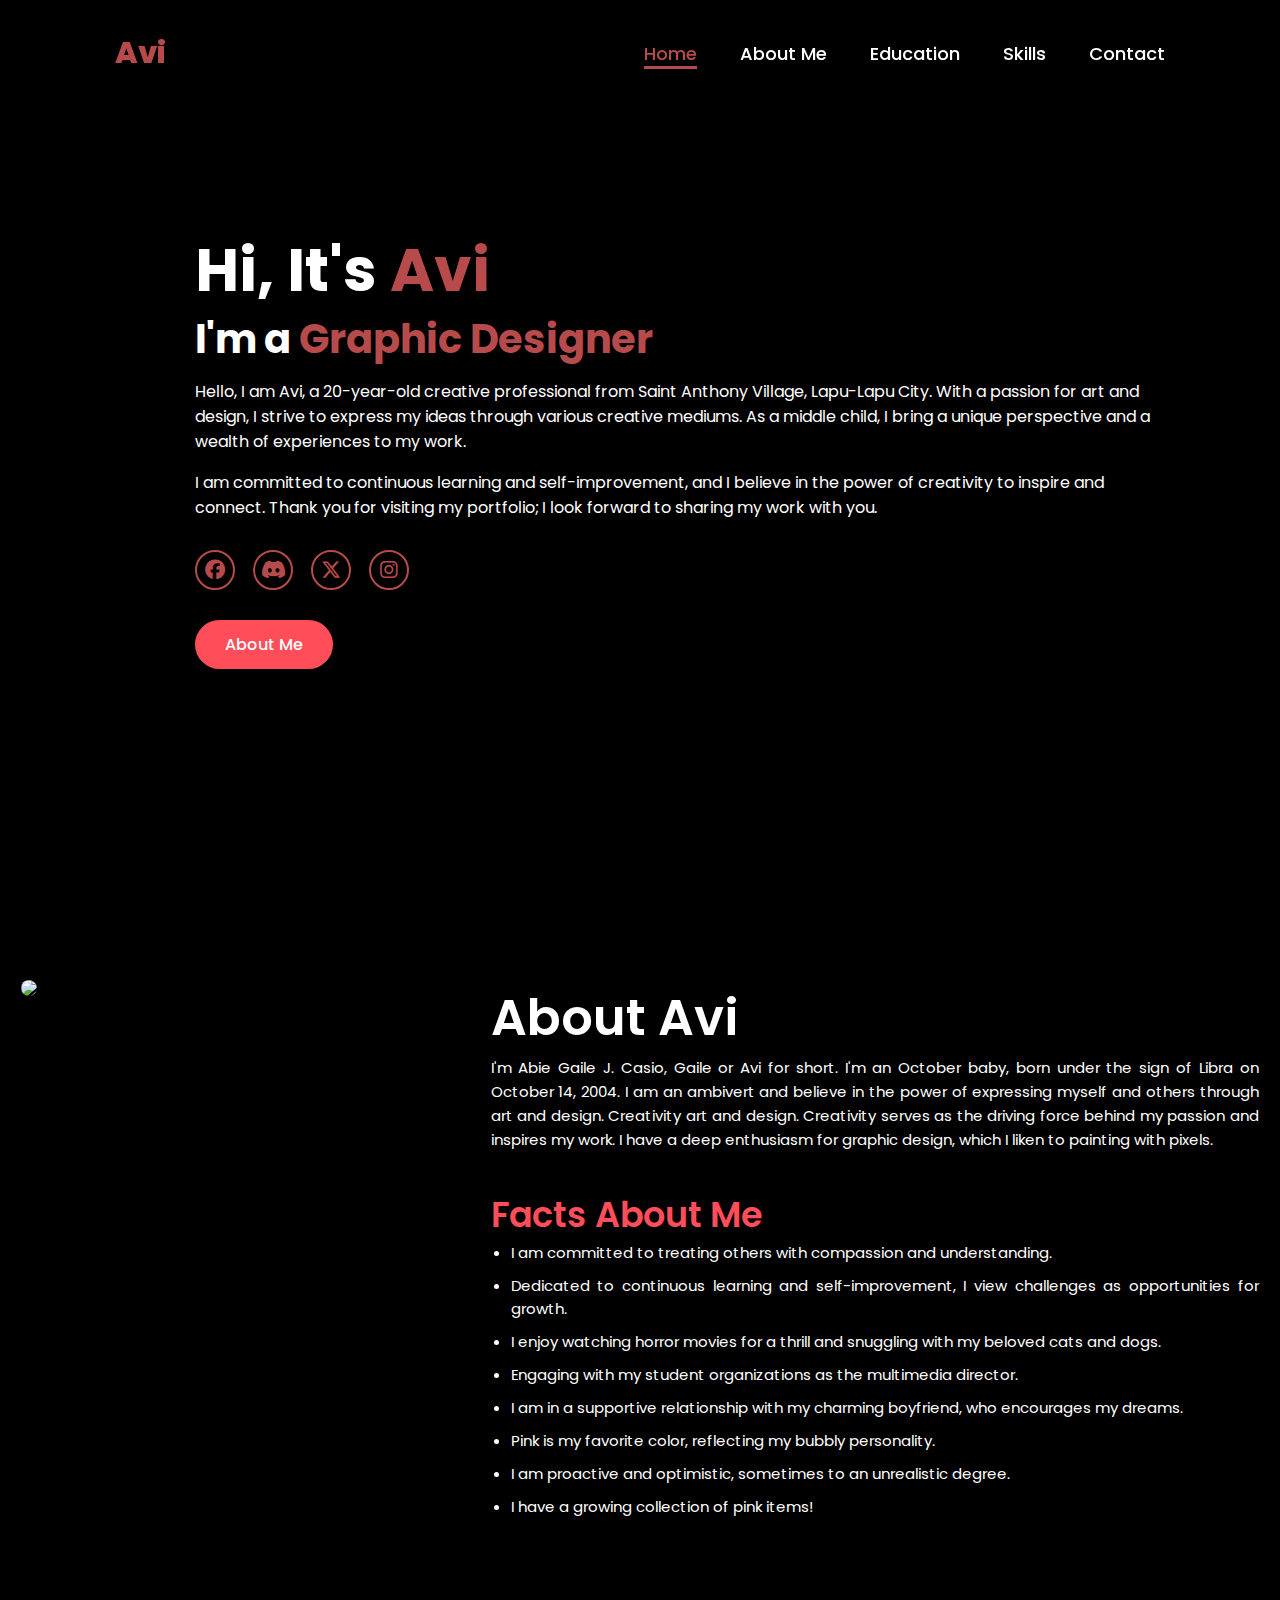
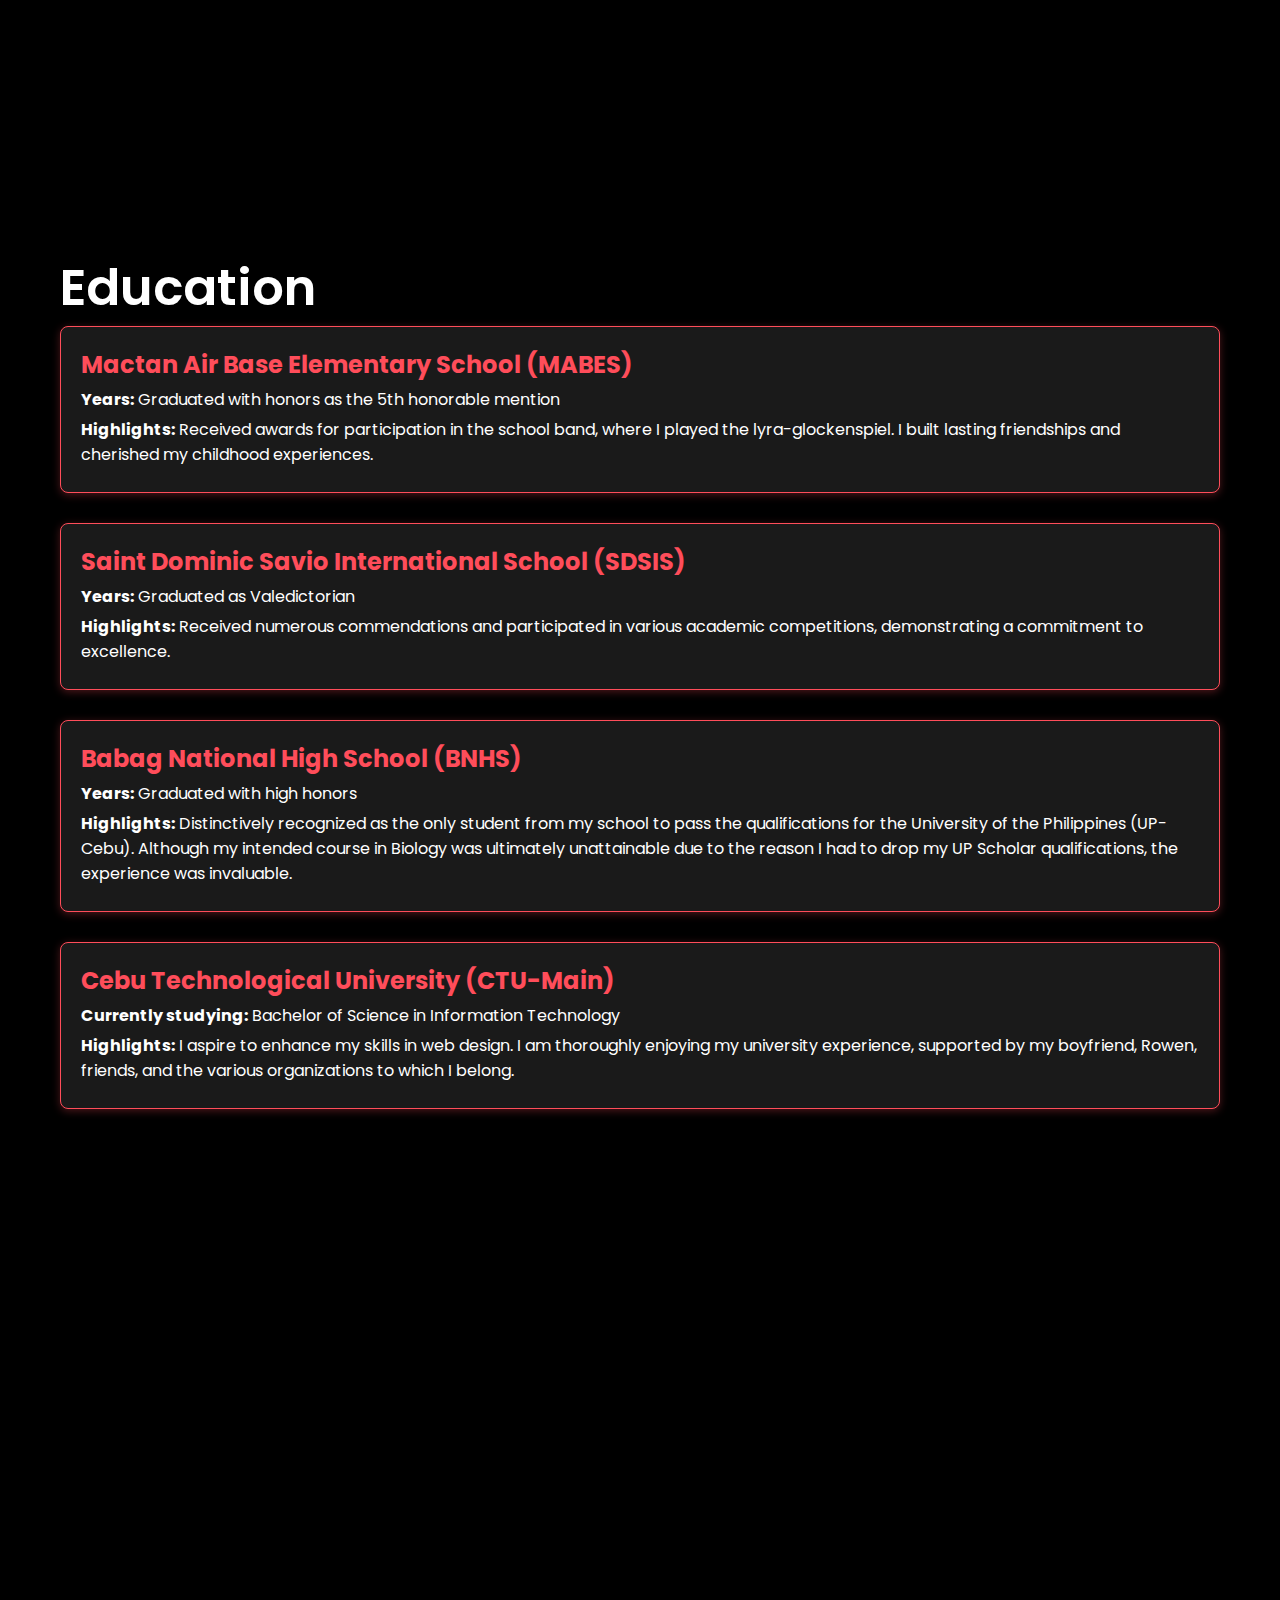
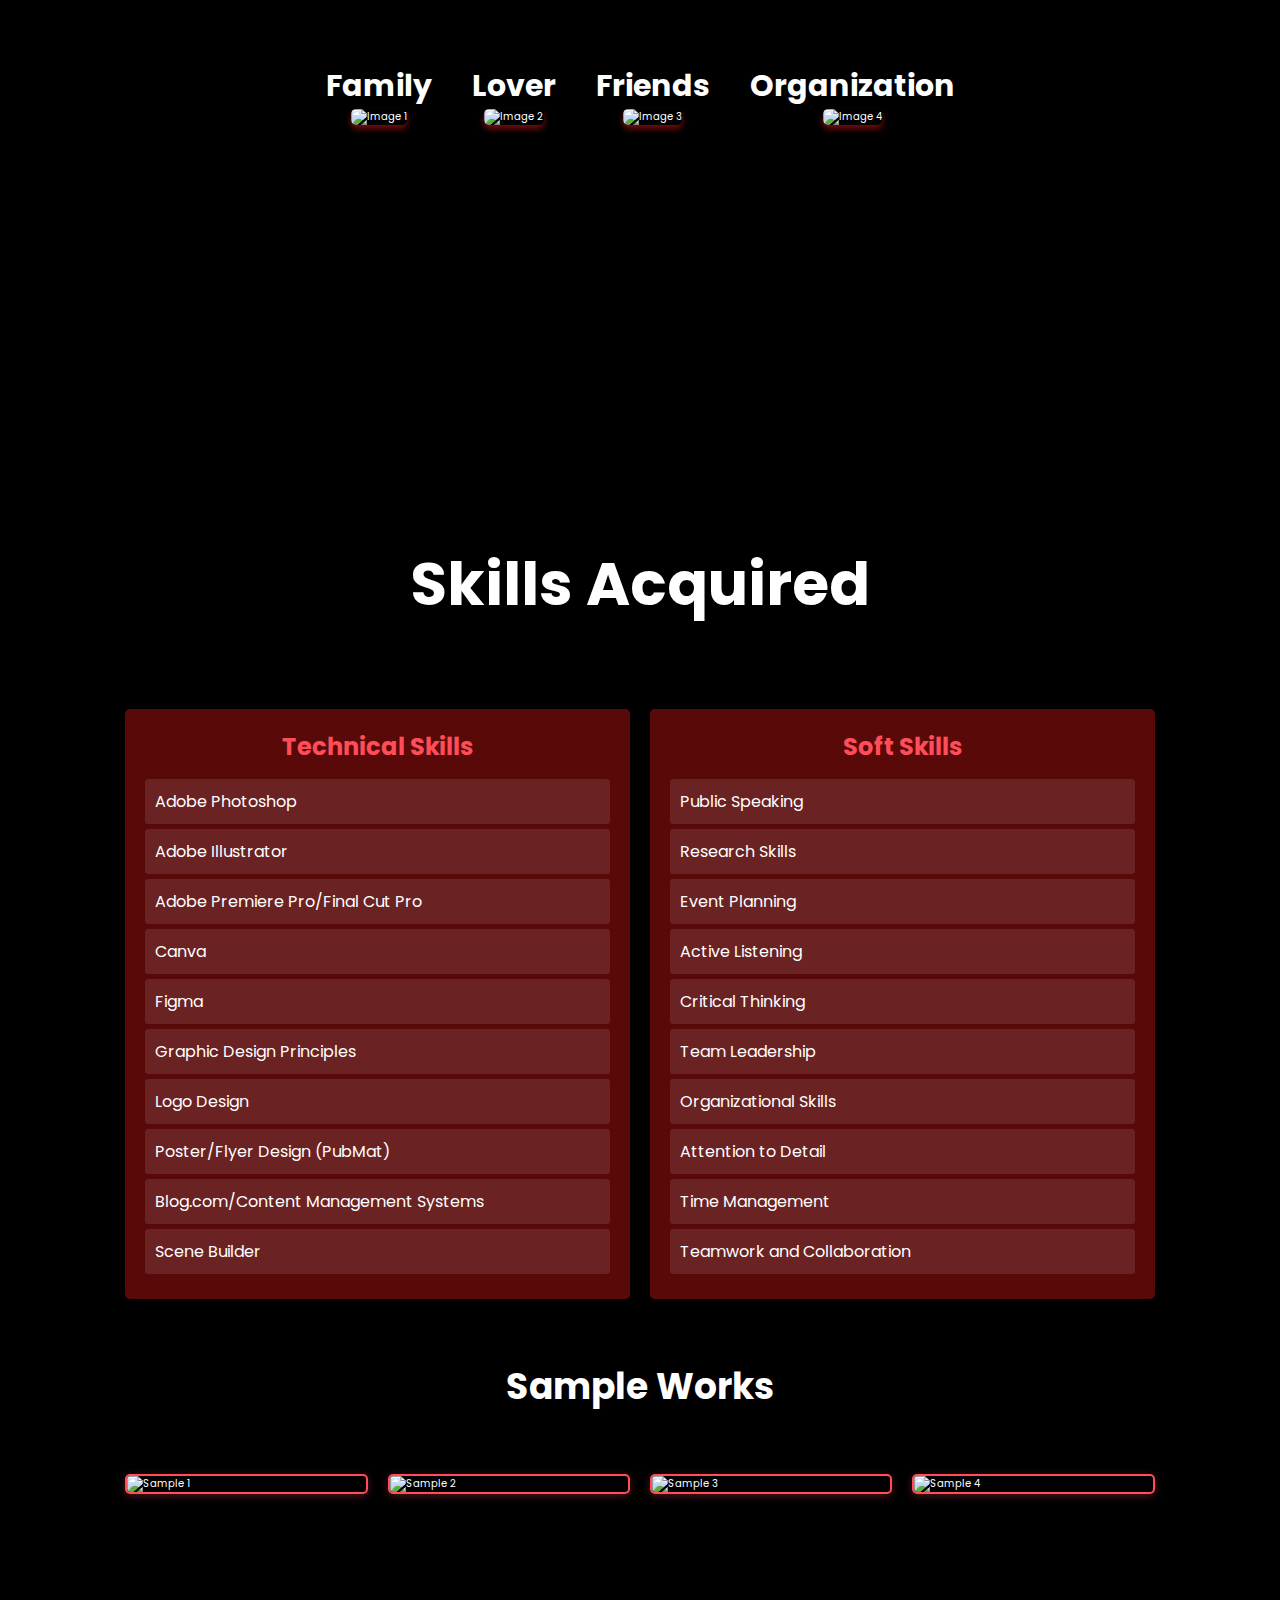
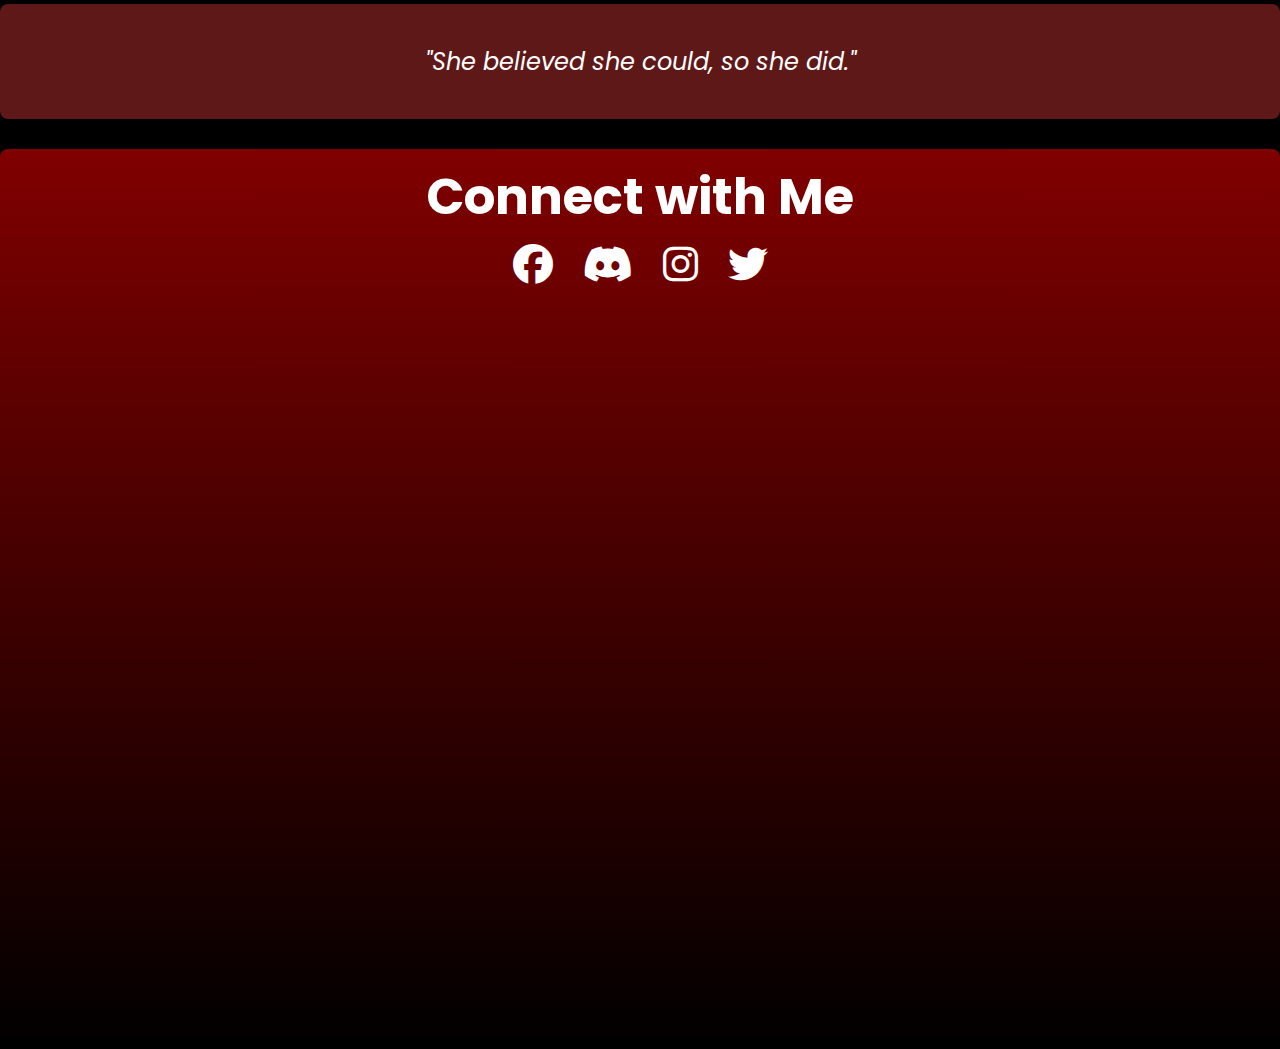
==== index.html @ cfd852b9 "Update and rename casio_abiegaile_midterm.html to index.html" ====
<!DOCTYPE html>
<html lang="en">

<head>
    <meta charset="UTF-8">
    <meta name="viewport" content="width=device-width, initial-scale=1.0">
    <link rel="icon" href="c:\Users\Abie Gaile Casio\Desktop\Pic Compilation\iconribbon.png" type="image/x-icon">
    <link rel="stylesheet" href="https://cdnjs.cloudflare.com/ajax/libs/font-awesome/6.5.2/css/all.min.css">
    <link rel="stylesheet" href="style.css">
    <title>the IT girl</title>
</head>

<body>
    <header>
        <a href="#" class="logo">Avi</a>
        <nav>
            <a href="#home" class="active">Home</a>
            <a href="#about">About Me</a>
            <a href="#education">Education</a>
            <a href="#skills">Skills</a>
            <a href="#contact">Contact</a>
        </nav>
    </header>
</body>

<section id="home" class="home">
    <div class="home-img">
        <img src="c:\Users\Abie Gaile Casio\Downloads\themain.png" alt="">
    </div>
    <div class="home-content">
        <h1>Hi, It's <span>Avi</span></h1>
        <h3 class="typing-text">I'm a <span></span></h3>
        <p>Hello, I am Avi, a 20-year-old creative professional from Saint Anthony Village, Lapu-Lapu City. With a passion for art and design, I strive to express my ideas through various creative mediums. As a middle child, I bring a unique perspective and a wealth of experiences to my work.</p><br>
        <p>I am committed to continuous learning and self-improvement, and I believe in the power of creativity to inspire and connect. Thank you for visiting my portfolio; I look forward to sharing my work with you.</p>
        <div class="social-icons">
            <a href="#"><i class="fa-brands fa-facebook"></i></a>
            <a href="#"><i class="fa-brands fa-discord"></i></a>
            <a href="#"><i class="fa-brands fa-x-twitter"></i></a>
            <a href="#"><i class="fa-brands fa-instagram"></i></a>
        </div>
        <a href="#about" class="btn">About Me</a>
    </div>
</section>

<section id="about" class="about">
    <div class="row">
        <div class="about-col-1">
            <img src="c:\Users\Abie Gaile Casio\Downloads\justme.png">
        </div>
        <div class="about-col-2">
            <h1 class="subtitle">About Avi</h1>
            <p>I'm Abie Gaile J. Casio, Gaile or Avi for short. I'm an October baby, born under the sign of Libra on October 14, 2004. I am an ambivert and believe in the power of expressing myself and others through art and design. Creativity art and design. Creativity serves as the driving force behind my passion and inspires my work. I have a deep enthusiasm for graphic design, which I liken to painting with pixels.</p><br>
            <h1 class="subtitle2">Facts About Me</h1>
            <ul>
                <li>I am committed to treating others with compassion and understanding.</li>
                <li>Dedicated to continuous learning and self-improvement, I view challenges as opportunities for growth.</li>
                <li>I enjoy watching horror movies for a thrill and snuggling with my beloved cats and dogs.</li>
                <li>Engaging with my student organizations as the multimedia director.</li>
                <li>I am in a supportive relationship with my charming boyfriend, who encourages my dreams.</li>
                <li>Pink is my favorite color, reflecting my bubbly personality.</li>
                <li>I am proactive and optimistic, sometimes to an unrealistic degree.</li>
                <li>I have a growing collection of pink items!</li>
            </ul>
        </div>
    </div>
</section>

<section id="education" class="education">
    <div class="container">
        <h1 class="subtitle">Education</h1>
        <div class="education-item">
            <h2>Mactan Air Base Elementary School (MABES)</h2>
            <p><strong>Years:</strong> Graduated with honors as the 5th honorable mention</p>
            <p><strong>Highlights:</strong> Received awards for participation in the school band, where I played the lyra-glockenspiel. I built lasting friendships and cherished my childhood experiences.</p>
        </div>
        <div class="education-item">
            <h2>Saint Dominic Savio International School (SDSIS)</h2>
            <p><strong>Years:</strong> Graduated as Valedictorian</p>
            <p><strong>Highlights:</strong> Received numerous commendations and participated in various academic competitions, demonstrating a commitment to excellence.</p>
        </div>
        <div class="education-item">
            <h2>Babag National High School (BNHS)</h2>
            <p><strong>Years:</strong> Graduated with high honors</p>
            <p><strong>Highlights:</strong> Distinctively recognized as the only student from my school to pass the qualifications for the University of the Philippines (UP-Cebu). Although my intended course in Biology was ultimately unattainable due to the reason I had to drop my UP Scholar qualifications, the experience was invaluable.</p>
        </div>
        <div class="education-item">
            <h2>Cebu Technological University (CTU-Main)</h2>
            <p><strong>Currently studying:</strong> Bachelor of Science in Information Technology</p>
            <p><strong>Highlights:</strong> I aspire to enhance my skills in web design. I am thoroughly enjoying my university experience, supported by my boyfriend, Rowen, friends, and the various organizations to which I belong.</p>
        </div>
    </div>
</section>

<section id="skills" class="skills">
<div class="inside">
    <div class="image-inside">
        <h3 class="label">Family</h3>
        <img src="c:\Users\Abie Gaile Casio\Downloads\familia.png" alt="Image 1">
    </div>
    <div class="image-inside">
        <h3 class="label">Lover</h3>
        <img src="c:\Users\Abie Gaile Casio\Downloads\love.png" alt="Image 2">
    </div>
    <div class="image-inside">
        <h3 class="label">Friends</h3>
        <img src="c:\Users\Abie Gaile Casio\Downloads\frenny.png" alt="Image 3">
    </div>
    <div class="image-inside">
        <h3 class="label">Organization</h3>
        <img src="c:\Users\Abie Gaile Casio\Downloads\theorg.png" alt="Image 4">
    </div>
</div>
<h1 class="main-header">Skills Acquired</h1>
<div class="box">
    <div class="skills-box">
        <div class="skill-set">
            <h2>Technical Skills</h2>
            <ul>
                <li>Adobe Photoshop</li>
                <li>Adobe Illustrator</li>
                <li>Adobe Premiere Pro/Final Cut Pro</li>
                <li>Canva</li>
                <li>Figma</li>
                <li>Graphic Design Principles</li>
                <li>Logo Design</li>
                <li>Poster/Flyer Design (PubMat)</li>
                <li>Blog.com/Content Management Systems</li>
                <li>Scene Builder</li>
            </ul>
        </div>
        <div class="skill-set">
            <h2>Soft Skills</h2>
            <ul>
                <li>Public Speaking</li>
                <li>Research Skills</li>
                <li>Event Planning</li>
                <li>Active Listening</li>
                <li>Critical Thinking</li>
                <li>Team Leadership</li>
                <li>Organizational Skills</li>
                <li>Attention to Detail</li>
                <li>Time Management</li>
                <li>Teamwork and Collaboration</li>
            </ul>
        </div>
    </div>
    <h1 class="sub-header">Sample Works</h1>
    <div class="sample-box">
        <img src="c:\Users\Abie Gaile Casio\Downloads\sample2.png" alt="Sample 1">
        <img src="c:\Users\Abie Gaile Casio\Downloads\sample.png" alt="Sample 2">
        <img src="c:\Users\Abie Gaile Casio\Downloads\sample3.png" alt="Sample 3">
        <img src="c:\Users\Abie Gaile Casio\Downloads\sample4.png" alt="Sample 4">
    </div>
</div>

</section>

<div class="quote-section">
    <p>"She believed she could, so she did."</p>
</div>

<section id="contact" class="contact">
    <h1>Connect with Me</h1>
    <div class="contact-icons">
        <a href="https://www.facebook.com/abie.casio.75" target="_blank" aria-label="Facebook">
            <i class="fa-brands fa-facebook"></i>
        </a>
        <a href="https://discord.com/users/@avi6yl" target="_blank" aria-label="Discord">
            <i class="fa-brands fa-discord"></i>
        </a>
        <a href="https://www.instagram.com/stories/avi6yl/" target="_blank" aria-label="Instagram">
            <i class="fa-brands fa-instagram"></i>
        </a>
        <a href="https://x.com/agel_mwua" target="_blank" aria-label="Twitter">
            <i class="fa-brands fa-twitter"></i>
        </a>
    </div>
</section>

<script>
    document.querySelectorAll('nav a').forEach(anchor => {
        anchor.addEventListener('click', function (e) {
            e.preventDefault();
            document.querySelector(this.getAttribute('href')).scrollIntoView({
                behavior: 'smooth'
            });
        });
    });
</script>
</body>
</html>
---- style.css ----
@import url('https://fonts.googleapis.com/css2?family=Poppins:wght@100;200;300;400;500;600&display=swap');

* {
    margin: 0;
    padding: 0;
    box-sizing: border-box;
    text-decoration: none;
    border: none;
    outline: none;
    font-family: 'Poppins', sans-serif;
}

html {
    font-size: 62.5%;
    scroll-behavior: smooth;
}

body {
    width: 100%;
    height: 100vh;
    overflow-x: hidden;
    background-color: black;
    color: white;
    margin-right: 5%;
}

header {
    margin-top: 20px;
    position: fixed;
    top: 0;
    left: 0;
    width: 100%;
    padding: 1rem 9%;
    background-color: transparent;
    filter: drop-shadow(10px);
    display: flex;
    justify-content: space-between;
    align-items: center;
    z-index: 100;
}

.logo {
    font-size: 3rem;
    color: #b74b4b;
    font-weight: 800;
    cursor: pointer;
    transition: 0.5s ease;
}

.logo:hover {
    transform: scale(1.1);
}

nav a {
    font-size: 1.8rem;
    color: white;
    margin-left: 4rem;
    font-weight: 500;
    transition: 0.3s ease;
    border-bottom: 3px solid transparent;
}

nav a:hover,
nav a.active {
    color: #b74b4b;
    border-bottom: 3px solid #b74b4b;
}

/* About Me */
#about {
    padding: 80px 0;
    color: #ababab;
}

.row {
    display: flex;
    justify-content: space-evenly;
    flex-wrap: wrap;
}

.about-col-1 {
    flex-basis: 35%;
}

.about-col-1 img {
    width: 100%;
    border-radius: 15px;
}

.about-col-2 {
    flex-basis: 60%;
    text-align: justify;
}

.subtitle {
    font-size: 50px;
    font-weight: 600;
    color: #fff;
}

.subtitle2 {
    font-size: 35px;
    font-weight: 600;
    color: #ff4d5a;
}

#about p {
    text-align: justify;
    font-size: 15px;
    line-height: 1.6;
    color: #ffffff;
    margin-bottom: 20px;
}

#about ul {
    font-size: 15px;
    margin-left: 20px;
    color: #ffffff;
}

#about ul li {
    margin-bottom: 10px;
}

/* Education */
.education {
    background-color: #000000;
    padding: 50px 0;
}

.education .container {
    max-width: 1200px;
    margin: 0 auto;
    padding: 0 20px;
}

.education-item {
    margin-bottom: 30px;
    padding: 20px;
    border: 1px solid #ff4d5a;
    border-radius: 8px;
    background-color: #1a1a1a;
    box-shadow: 0 2px 8px rgba(255, 77, 90, 0.3);
}

.education-item h2 {
    margin: 0;
    color: #ff4d5a;
    font-size: 24px;
}

.education-item p {
    margin: 5px 0;
    color: #ffffff;
    font-size: 16px;
}

/* Image Display */
.inside {
    display: flex;
    justify-content: center;
    align-items: center;
    height: 100vh;
}

.main-header {
    font-size: 60px;
    font-weight: bold;
    color: #ffffff;
    margin-bottom: 10px;
    text-align: center;
}

.image-inside {
    display: flex;
    flex-direction: column;
    align-items: center;
    margin: 0 20px;
}

.image-inside img {
    max-width: 300px;
    height: auto;
    border-radius: 5px;
    box-shadow: 0 4px 6px rgba(173, 19, 19, 0.676);
    position: relative;
    z-index: 1;
}

.image-inside img::after {
    content: "";
    position: absolute;
    bottom: -10px;
    left: 0;
    right: 0;
    height: 10px;
    background-color: #a41b1b;
    box-shadow: 0 4px 6px rgba(255, 255, 255, 0.1);
    border-radius: 0 0 5px 5px;
}

.label {
    font-size: 30px;
    font-weight: bold;
    margin-top: 10px;
    color: #ffffff;
}

/* Skills */
.box {
    display: flex;
    flex-direction: column;
    align-items: center;
    margin-top: 50px;
}

.skills-box {
    display: flex;
    justify-content: center;
    width: 100%;
    margin: 30px 0;
}

.skill-set {
    background-color: #5a0909;
    color: #fff;
    padding: 20px;
    margin: 0 10px;
    border-radius: 5px;
    flex: 1 1 300px;
    box-sizing: border-box;
}

.skill-set h2 {
    text-align: center;
    margin-bottom: 15px;
    font-size: 24px;
    color: #ff4d5a;
}

.skill-set ul {
    list-style-type: none;
    padding: 0;
}

.skill-set li {
    margin: 5px 0;
    padding: 10px;
    background-color: rgba(255, 255, 255, 0.1);
    border-radius: 3px;
    font-size: 16px;
}

.sub-header {
    color: #ffffff;
    font-size: 36px;
    margin: 30px 0;
    text-align: center;
}

.sample-box {
    display: flex;
    justify-content: center;
    width: 100%;
    margin: 30px 0;
}

.sample-box img {
    width: 100%;
    height: auto;
    max-width: 350px;
    margin: 0 10px;
    border: 2px solid #ff4d5a;
    border-radius: 5px;
    box-shadow: 0 2px 8px rgba(255, 77, 90, 0.3);
}

/* Quote */
.quote-section {
    padding: 40px 20px; 
    background-color: #5f1818; 
    text-align: center; 
    border-radius: 8px; 
    margin: 30px 0; 
}

.quote-section p {
    font-size: 24px; 
    color: #ffffff; 
    font-style: italic; 
}

/* Contact */
.contact {
    padding: 10px;
    border-radius: 8px;
    margin: 10px 0;
    text-align: center; 
    font-size: 25px; 
    background: linear-gradient(to bottom, #800000, #000000);
}

.contact-section {
    padding: 80px 0;
    text-align: center;
    background-color: #000000;
}

.contact-section h2 {
    font-size: 36px;
    color: #ffffff;
    margin-bottom: 30px;
}

.contact-icons {
    display: flex;
    justify-content: center;
    align-items: center;
    flex-wrap: wrap;
    gap: 30px;
}

.contact-icons a {
    color: #ffffff;
    font-size: 40px;
    transition: transform 0.3s;
}

.contact-icons a:hover {
    transform: scale(1.2);
    color: #ff4d5a;
}

/* Media Queries */
@media (max-width: 995px) {
    nav {
        position: absolute;
        display: none;
        top: 0;
        right: 0;
        width: 40%;
        border-left: 3px solid #b74b4b;
        border-bottom: 3px solid #b74b4b;
        border-bottom-left-radius: 2rem;
        padding: 1rem solid;
        background-color: #161616;
        border-top: 0.1rem solid rgba(0, 0, 0, 0.1);
    }

    nav.active {
        display: block;
    }

    nav a {
        display: block;
        font-size: 2rem;
        margin: 3rem 0;
    }

    nav a:hover,
    nav a.active {
        padding: 1rem;
        border-radius: 0.5rem;
        border-bottom: 0.5rem solid #b74b4b;
    }
}

section {
    min-height: 100vh;
    padding: 5rem 9% 5rem;
}

.home {
    display: flex;
    justify-content: center;
    align-items: center;
    gap: 8rem;
    background-color: black;
}

.home .home-content h1 {
    font-size: 6rem;
    font-weight: 700;
    line-height: 1.3;
}

span {
    color: #b74b4b;
}

.home-content h3 {
    font-size: 4rem;
    margin-bottom: 1rem;
    font-weight: 700;
}

.home-content p {
    font-size: 1.6rem;
}

.home-img {
    border-radius: 50%;
}

.home-img img {
    position: relative;
    width: 32vw;
    border-radius: 50%;
    box-shadow: 0 0 25px solid #b74b4b;
    cursor: pointer;
    transition: 0.2s linear;
}

.home-img img:hover {
    font-size: 1.8rem;
    font-weight: 500;
}

.social-icons a {
    display: inline-flex;
    justify-content: center;
    align-items: center;
    width: 4rem;
    height: 4rem;
    background-color: transparent;
    border: 0.2rem solid #b74b4b;
    font-size: 2rem;
    border-radius: 50%;
    margin: 3rem 1.5rem 3rem 0;
    transition: 0.3s ease;
    color: #b74b4b;
}

.social-icons a:hover {
    color: black;
    transform: scale(1.3) translateY(-5px);
    background-color: #b74b4b;
    box-shadow: 0 0 25px #b74b4b;
}

.btn {
    display: inline-block;
    background-color: #ff4d5a;
    color: #fff;
    padding: 12px 30px;
    border-radius: 30px;
    font-size: 16px;
    font-weight: 500;
    transition: 0.5s;
}

.btn:hover {
    transform: scale3d(1.03);
    background-color: #b74b4b;
    color: black;
    box-shadow: 0 0 25px #d38282;
}

.typing-text {
    font-size: 34px;
    font-weight: 600;
    min-width: 280px;
    text-align: justify;
}

.typing-text span {
    position: relative;
}

.typing-text span::before {
    content: "Graphic Designer";
    color: #b74b4b;
    animation: words 20s infinite;
}

.typing-text span::after {
    content: "";
    background-color: black;
    position: absolute;
    width: calc(100% + 8px);
    height: 100%;
    border-left: 3px solid black;
    right: -8;
    animation: cursor 0.6s infinite;
}

@keyframes cursor {
    to {
        border-left: 3px solid #b74b4b;
    }
}

@keyframes words {
    0%, 20% { content: "Graphic Designer"; }
    21%, 40% { content: "Leader"; }
    41%, 60% { content: "Web Designer"; }
    61%, 80% { content: "Script Writer"; }
    81%, 100% { content: "Creator"; }
}

@media (max-width: 1000px) {
    .home {
        gap: 4rem;
    }
}

@media(max-width: 995px) {
    .home {
        flex-direction: column;
        margin: 5rem 4rem;
    }

    .home .home-content h3 {
        font-size: 2.5rem;
    }

    .home-content h1 {
        font-size: 5rem;
    }

    .home-img img {
        width: 70vw;
        margin-top: 4rem;
    }
}
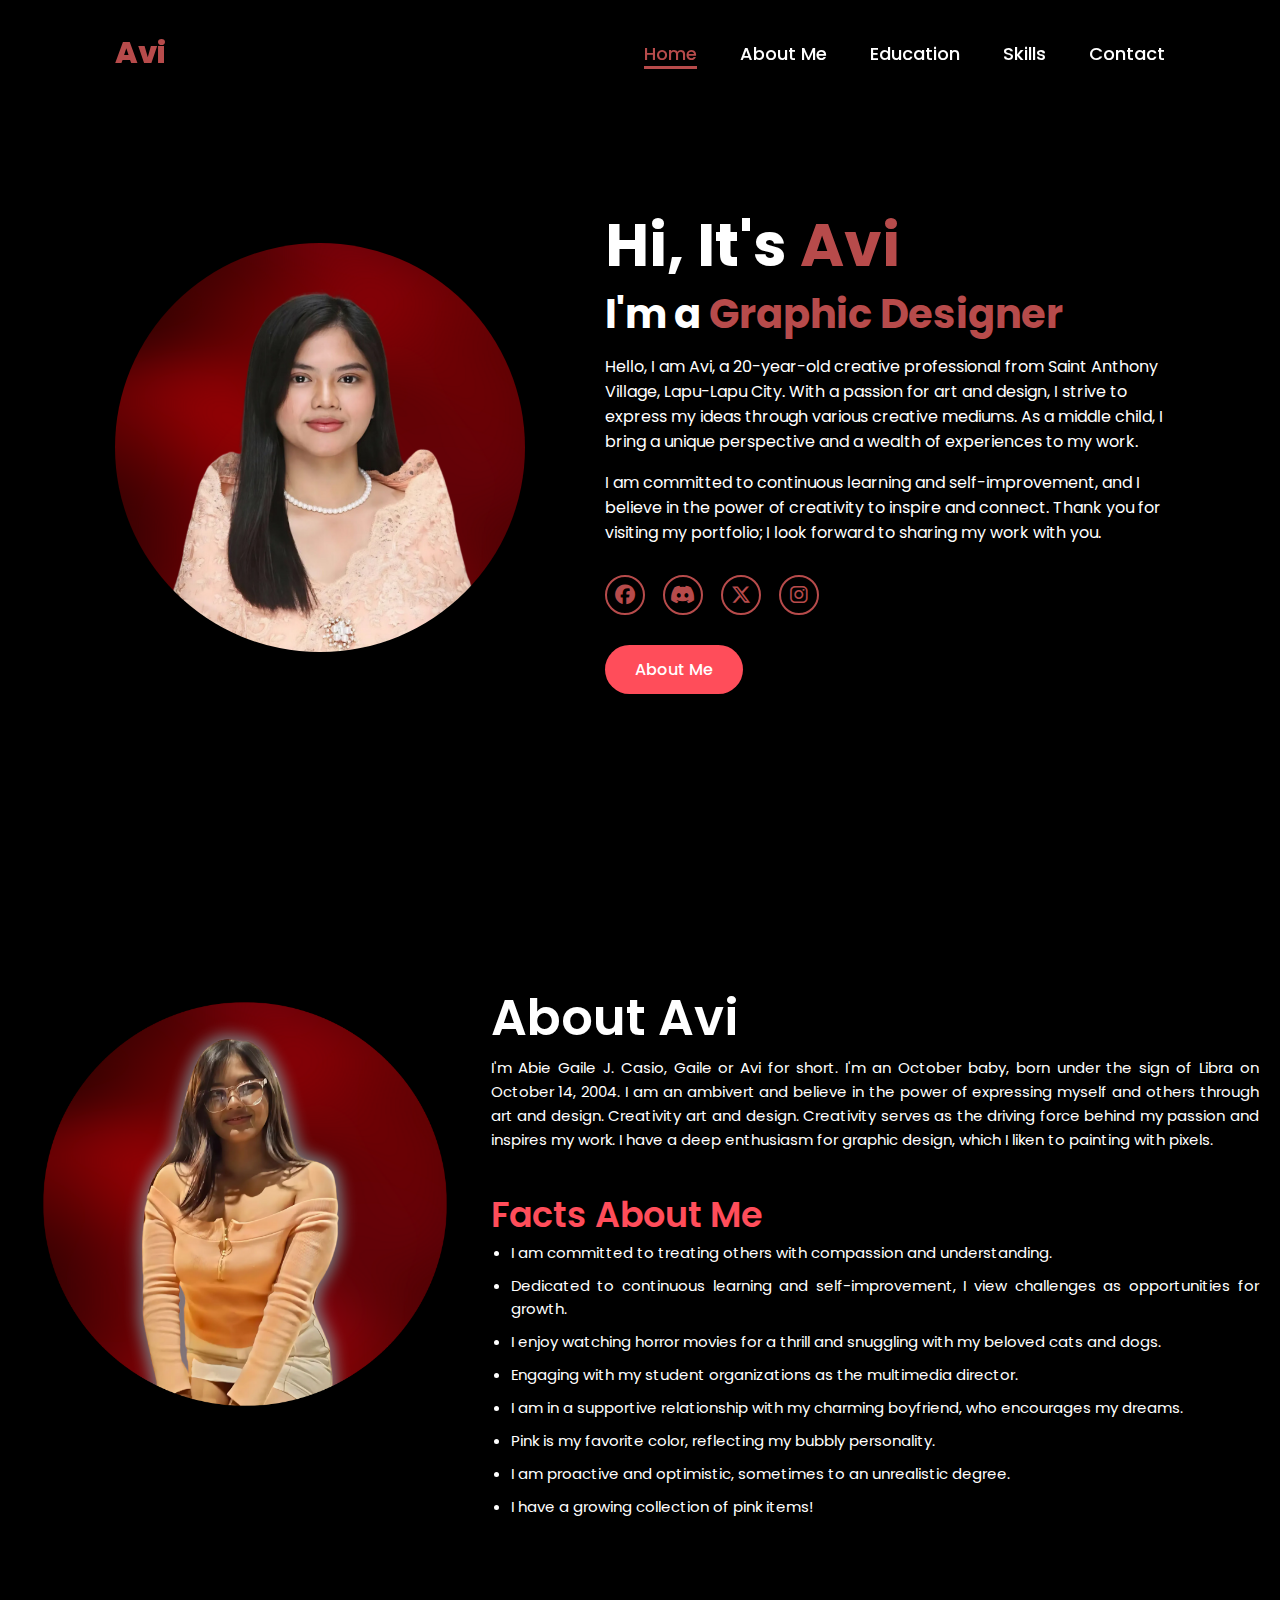
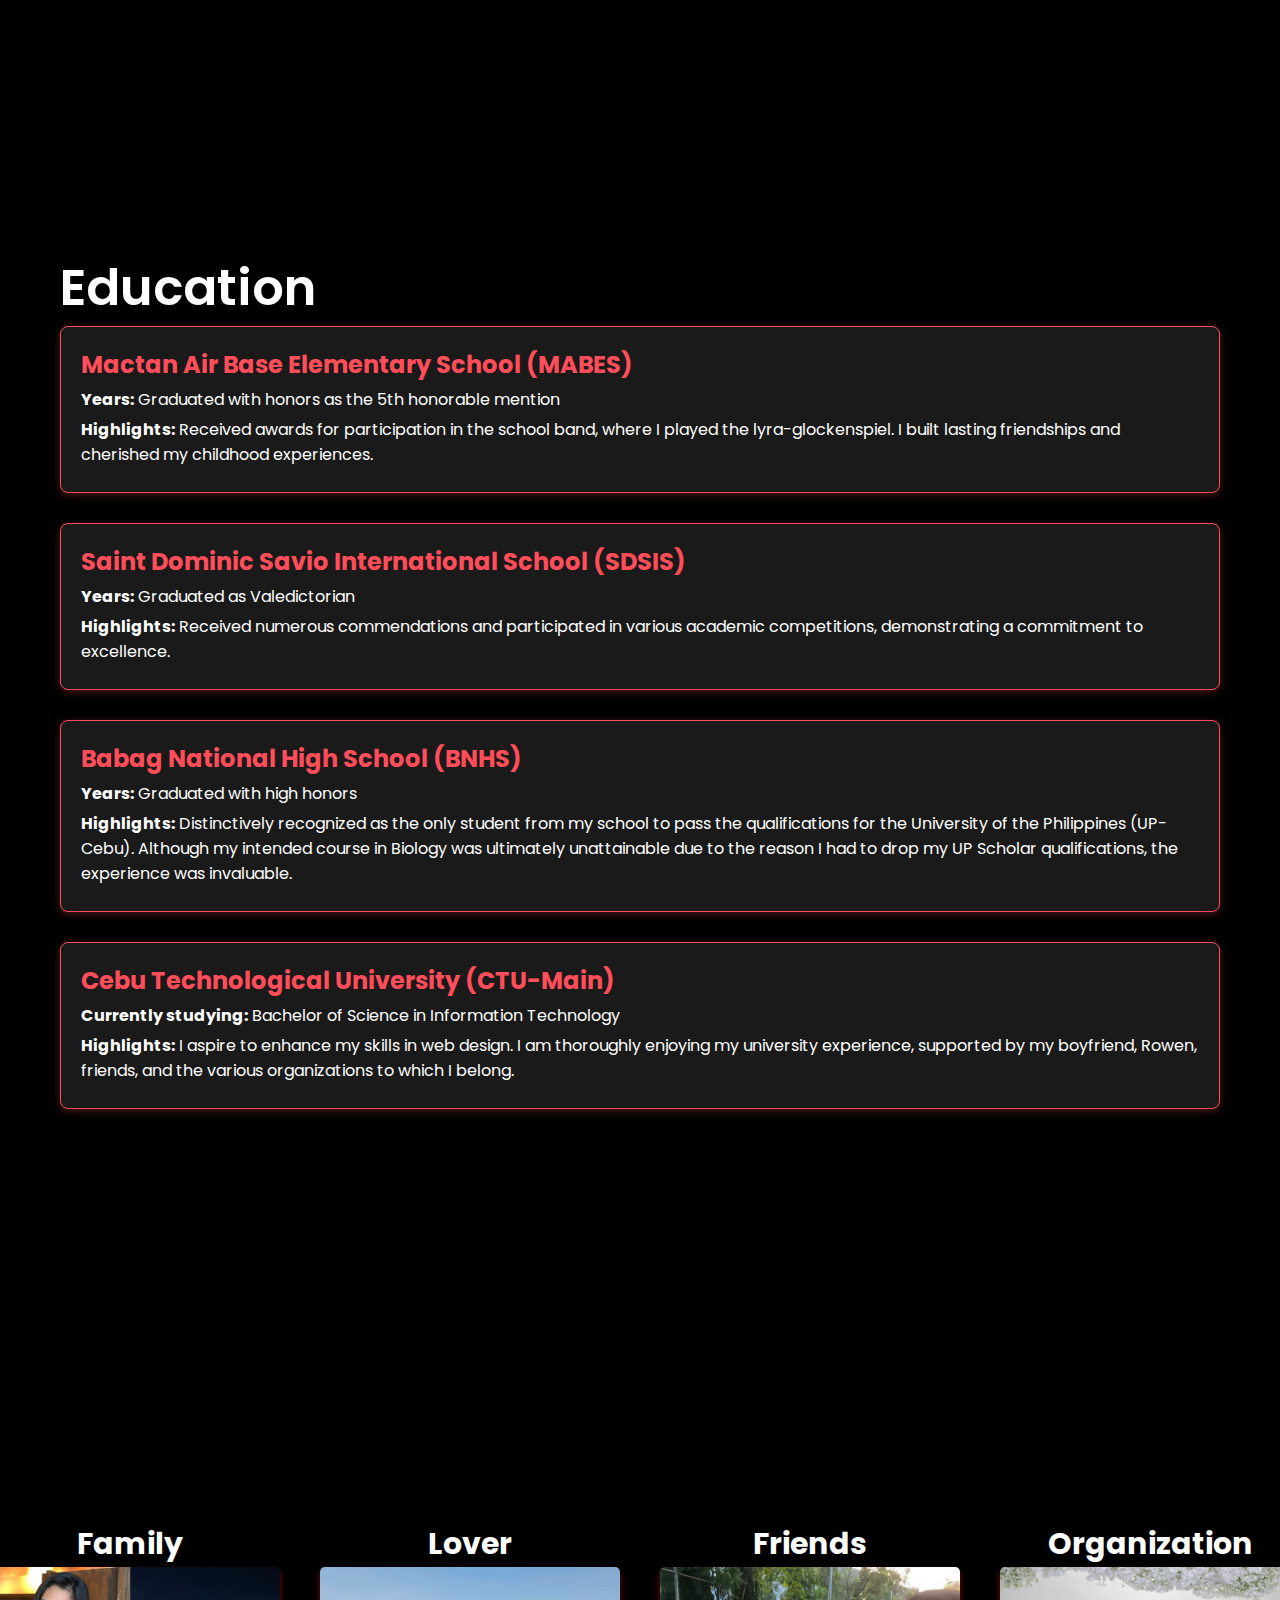
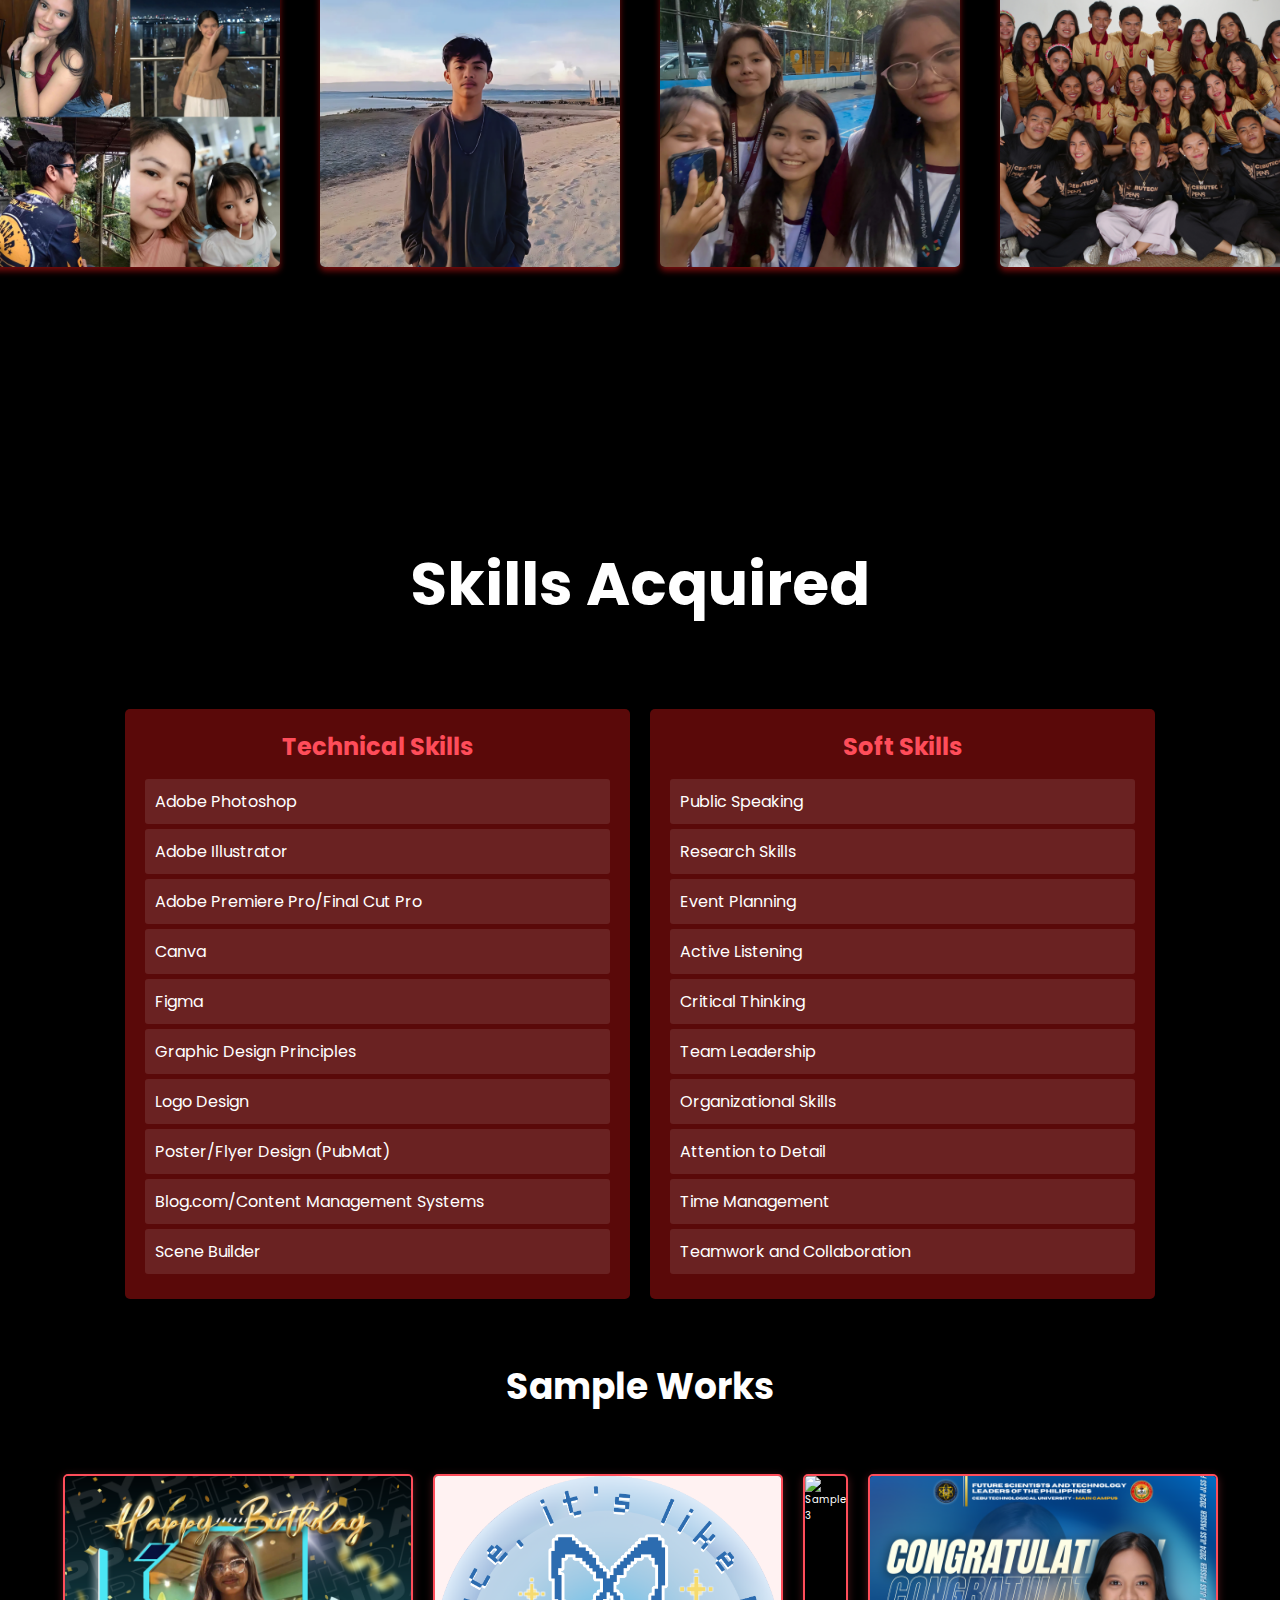
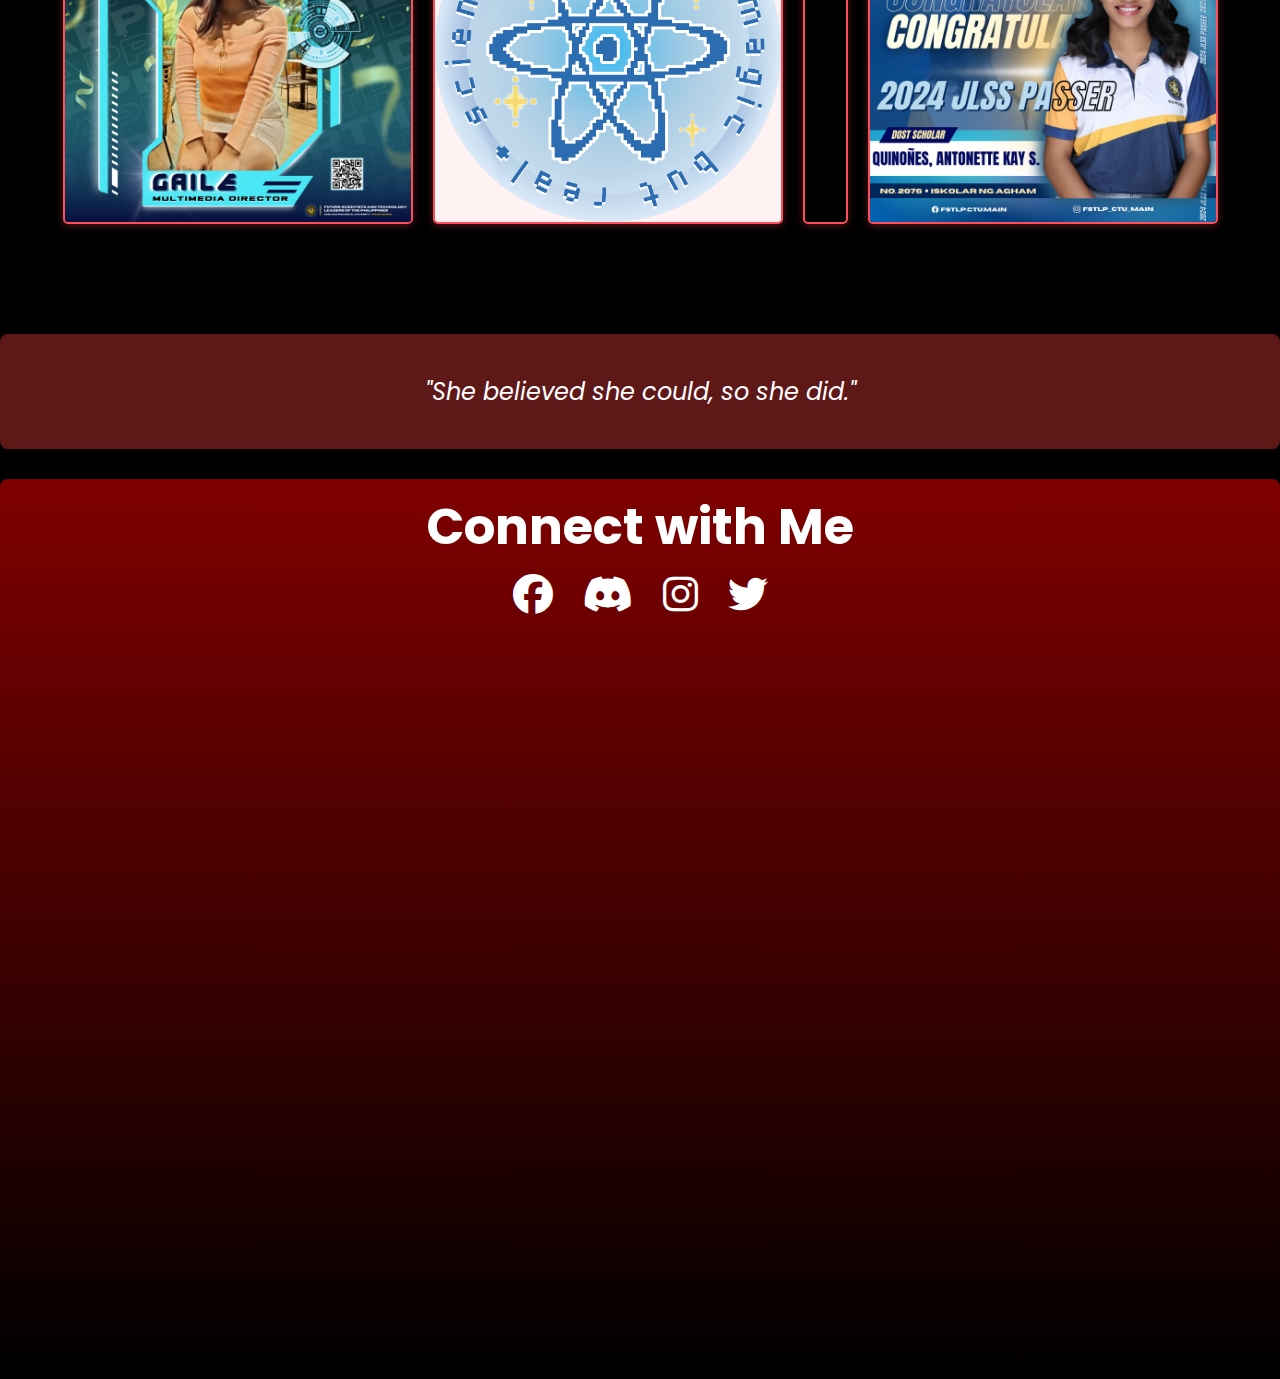
==== commit 5c501a7c: "Update index.html" ====
--- a/index.html
+++ b/index.html
@@ -25,7 +25,7 @@
 
 <section id="home" class="home">
     <div class="home-img">
-        <img src="c:\Users\Abie Gaile Casio\Downloads\themain.png" alt="">
+        <img src="themain.png" alt="">
     </div>
     <div class="home-content">
         <h1>Hi, It's <span>Avi</span></h1>
@@ -45,7 +45,7 @@
 <section id="about" class="about">
     <div class="row">
         <div class="about-col-1">
-            <img src="c:\Users\Abie Gaile Casio\Downloads\justme.png">
+            <img src="justme.png">
         </div>
         <div class="about-col-2">
             <h1 class="subtitle">About Avi</h1>
@@ -95,19 +95,19 @@
 <div class="inside">
     <div class="image-inside">
         <h3 class="label">Family</h3>
-        <img src="c:\Users\Abie Gaile Casio\Downloads\familia.png" alt="Image 1">
+        <img src="familia.png" alt="Image 1">
     </div>
     <div class="image-inside">
         <h3 class="label">Lover</h3>
-        <img src="c:\Users\Abie Gaile Casio\Downloads\love.png" alt="Image 2">
+        <img src="love.png" alt="Image 2">
     </div>
     <div class="image-inside">
         <h3 class="label">Friends</h3>
-        <img src="c:\Users\Abie Gaile Casio\Downloads\frenny.png" alt="Image 3">
+        <img src="frenny.png" alt="Image 3">
     </div>
     <div class="image-inside">
         <h3 class="label">Organization</h3>
-        <img src="c:\Users\Abie Gaile Casio\Downloads\theorg.png" alt="Image 4">
+        <img src="theorg.png" alt="Image 4">
     </div>
 </div>
 <h1 class="main-header">Skills Acquired</h1>
@@ -146,10 +146,10 @@
     </div>
     <h1 class="sub-header">Sample Works</h1>
     <div class="sample-box">
-        <img src="c:\Users\Abie Gaile Casio\Downloads\sample2.png" alt="Sample 1">
-        <img src="c:\Users\Abie Gaile Casio\Downloads\sample.png" alt="Sample 2">
-        <img src="c:\Users\Abie Gaile Casio\Downloads\sample3.png" alt="Sample 3">
-        <img src="c:\Users\Abie Gaile Casio\Downloads\sample4.png" alt="Sample 4">
+        <img src="sample2.png" alt="Sample 1">
+        <img src="sample.png" alt="Sample 2">
+        <img src="sample3.png" alt="Sample 3">
+        <img src="sample4.png" alt="Sample 4">
     </div>
 </div>
 
